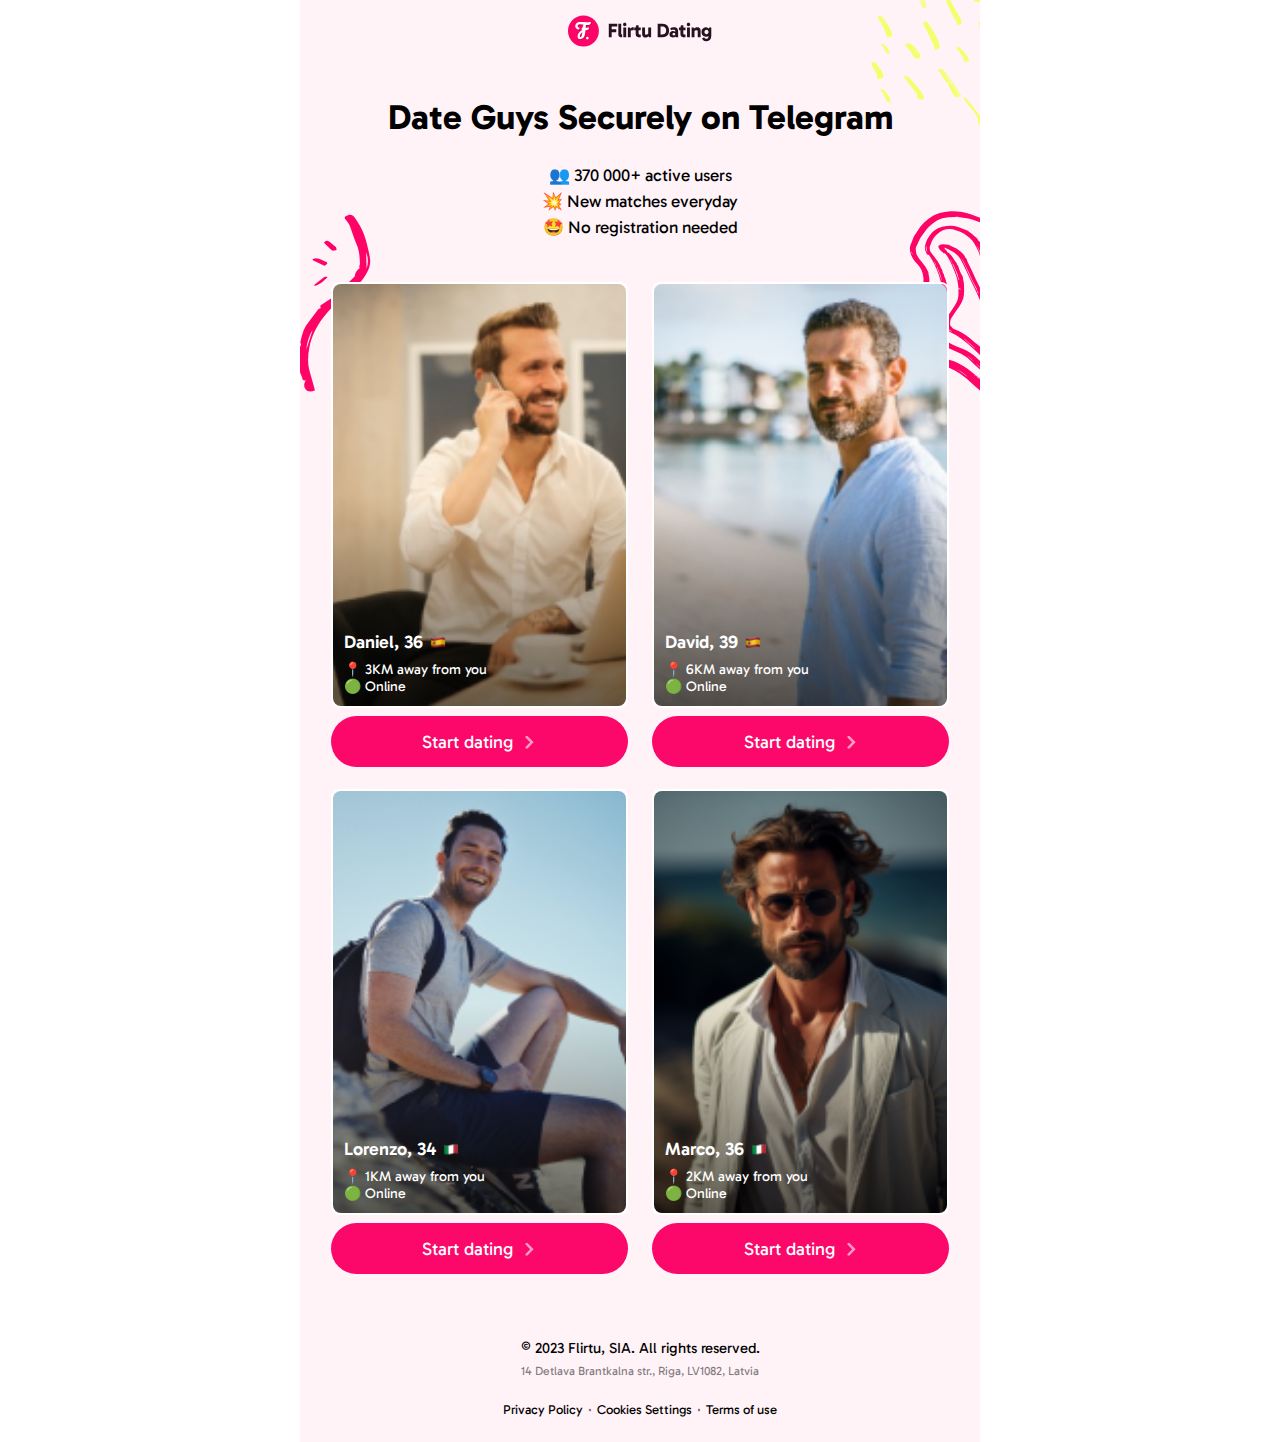
==== app/index.html @ 202a775a "all page" ====
<!DOCTYPE html>
<html lang="en">
<head>
	<meta charset="utf-8">
    <meta name="viewport" content="width=device-width, initial-scale=1">
	<meta http-equiv="X-UA-Compatible" content="ie=edge">
	<title>Flirtu</title>
	<link rel="preconnect" href="https://fonts.googleapis.com">
<link rel="preconnect" href="https://fonts.gstatic.com" crossorigin>
<link href="https://fonts.googleapis.com/css2?family=Archivo:wght@100;200;300;400;500;600;700;800;900&family=Gabarito:wght@400;500;600;800;900&display=swap" rel="stylesheet">

	<link rel="stylesheet" href="css/style.min.css">
</head>
<body>

 <div class="special-offer__content">



<!-- start flirtu dating section -->
<section class="flirtu-dating">
	<div class="container">
		<img src="img/flirtu-logo.svg" alt="" class="flirtu-logo">
		<h1 class="h1">
			Date Guys Securely on Telegram
		</h1>
			
	</div>

	<div class="text-list">
		<div class="text-item">
			👥 370 000+ active users
		</div>
		<div class="text-item">
			💥 New matches everyday
		</div>
		<div class="text-item">
			🤩 No registration needed
		</div>
	</div>
</section>
<!-- end flirtu dating section -->

<!-- start female list -->
<section class="female-list">
	<img src="img/81.svg" alt="" class="female-bg">
	<img src="img/44.svg" alt="" class="female-bg2">
	<div class="container">

		<div class="female__item">
			<div class="female__item-content">
				<img src="img/photography1.png" alt="" class="female__item-photo">

				<div class="female__item-wrapper">
					<div class="female__item-header">
						<div class="female__item-name">
							Daniel, 36 
						</div>
						<img src="img/es.svg" alt="" class="flag">
					</div>

					<div class="female__item-list">
						<div class="female__item-text">
							📍 3KM away from you
						</div>
						<div class="female__item-text">
							🟢 Online
						</div>
					</div>
				</div>
			</div>
			<div class="female__item-button">
				Start dating
				<img src="img/white-arrow.svg" alt="">
			</div>
		</div>

		<div class="female__item">
			<div class="female__item-content">
				<img src="img/photography2.png" alt="" class="female__item-photo">

				<div class="female__item-wrapper">
					<div class="female__item-header">
						<div class="female__item-name">
							David, 39 
						</div>
						<img src="img/es.svg" alt="" class="flag">
					</div>

					<div class="female__item-list">
						<div class="female__item-text">
							📍 6KM away from you
						</div>
						<div class="female__item-text">
							🟢 Online
						</div>
					</div>
				</div>
			</div>
			<div class="female__item-button">
				Start dating
				<img src="img/white-arrow.svg" alt="">
			</div>
		</div>

		<div class="female__item">
			<div class="female__item-content">
				<img src="img/photography3.png" alt="" class="female__item-photo">

				<div class="female__item-wrapper">
					<div class="female__item-header">
						<div class="female__item-name">
							Lorenzo, 34 
						</div>
						<img src="img/it.svg" alt="" class="flag">
					</div>

					<div class="female__item-list">
						<div class="female__item-text">
							📍 1KM away from you
						</div>
						<div class="female__item-text">
							🟢 Online
						</div>
					</div>
				</div>
			</div>
			<div class="female__item-button">
				Start dating
				<img src="img/white-arrow.svg" alt="">
			</div>
		</div>

		<div class="female__item">
			<div class="female__item-content">
				<img src="img/photography4.png" alt="" class="female__item-photo">

				<div class="female__item-wrapper">
					<div class="female__item-header">
						<div class="female__item-name">
							Marco, 36
						</div>
						<img src="img/it.svg" alt="" class="flag">
					</div>

					<div class="female__item-list">
						<div class="female__item-text">
							📍 2KM away from you
						</div>
						<div class="female__item-text">
							🟢 Online
						</div>
					</div>
				</div>
			</div>
			<div class="female__item-button">
				Start dating
				<img src="img/white-arrow.svg" alt="">
			</div>
		</div>

	</div>
</section>
<!-- end female list -->


<!-- start footer -->
<footer class="footer">
	<div class="container">
		<div class="footer__copy">
			© 2023 Flirtu, SIA. All rights reserved.
		</div>
		<div class="footer__adress">
			14 Detlava Brantkalna str., Riga, LV1082, Latvia
		</div>

		<div class="footer__menu">
			<a href="" class="footer__menu-link">
				Privacy Policy
			</a>
			<img src="img/dot.svg" alt="" class="dot">
			<a href="" class="footer__menu-link">
				Cookies Settings
			</a>
			<img src="img/dot.svg" alt="" class="dot">
			<a href="" class="footer__menu-link">
				Terms of use
			</a>
		</div>
	</div>
</footer>
<!-- end footer -->



</div>

 <script
  src="https://code.jquery.com/jquery-3.7.1.min.js"
  integrity="sha256-/JqT3SQfawRcv/BIHPThkBvs0OEvtFFmqPF/lYI/Cxo="
  crossorigin="anonymous"></script>
	<script src="js/main.js"></script>
</body>
</html>
---- app/css/style.min.css ----
body{font-family:"Gabarito",sans-serif;font-size:17px;font-weight:400;margin:0}p{margin-top:0;margin-bottom:0}.special-offer__content{margin-left:auto;margin-right:auto;width:100vw;max-width:680px;background:#fff3f8;background-image:url("../img/46.svg");background-repeat:no-repeat;background-position:top right;min-height:100vh}.container{width:90.933%;margin-left:auto;margin-right:auto}.flirtu-dating{padding-top:15px;padding-bottom:0px}.flirtu-logo{margin-left:auto;margin-right:auto;display:block;margin-bottom:49px}.h1{text-align:center;font-size:35px;font-weight:700;margin-bottom:24px;margin-top:0}.text-center{text-align:center}.price-wrapper .container{display:-webkit-box;display:-ms-flexbox;display:flex;-webkit-box-pack:center;-ms-flex-pack:center;justify-content:center;-webkit-box-align:center;-ms-flex-align:center;align-items:center}.price__new{font-size:35px;font-weight:700;color:#fb086a}.price__old{font-size:18.3px;font-weight:600;color:#9aabb4;margin-left:10px;margin-right:10px;position:relative}.price__old:after{content:"";top:50%;left:0;width:33.106px;height:2px;-webkit-box-shadow:0px 2px 0px 0px #f9fdfe;box-shadow:0px 2px 0px 0px #f9fdfe;position:absolute;display:block;background:#9aabb4;-webkit-transform:rotate(-30deg) translateY(-50%);-ms-transform:rotate(-30deg) translateY(-50%);transform:rotate(-30deg) translateY(-50%)}.price__save{font-size:15px;color:#35b408;font-weight:500;border-radius:9px;background:rgba(60,201,14,.28);padding:7px 10px}.price-wrapper{background:url("../img/price-bg.svg");background-repeat:no-repeat;background-position:bottom left;padding-bottom:18px}.button-wrapper{display:-webkit-box;display:-ms-flexbox;display:flex;-webkit-box-pack:center;-ms-flex-pack:center;justify-content:center}.button{background:#32a9df;color:#fff;display:-webkit-box;display:-ms-flexbox;display:flex;-webkit-box-align:center;-ms-flex-align:center;align-items:center;padding:10px 28px;border-radius:70px;cursor:pointer;text-decoration:none;font-size:18px;font-weight:700;-webkit-box-shadow:0px 0px 10px 0px rgba(51,169,223,.57),-10px 10px 150px 0px rgba(51,169,223,.23);box-shadow:0px 0px 10px 0px rgba(51,169,223,.57),-10px 10px 150px 0px rgba(51,169,223,.23)}.button img{display:block;margin-left:10px}.text-list{text-align:center;margin-top:15px;line-height:153%}.footer{text-align:center;padding-bottom:25px}.footer__copy{font-size:14.8px;margin-bottom:7px;color:#020101}.footer__adress{font-size:12px;color:rgba(2,1,1,.5);margin-bottom:24px}.footer__menu-link{color:#020101;font-size:13px;text-decoration:none}.footer__menu{display:-webkit-box;display:-ms-flexbox;display:flex;-webkit-box-pack:center;-ms-flex-pack:center;justify-content:center;-webkit-box-align:center;-ms-flex-align:center;align-items:center}.dot{display:block;margin-left:5px;margin-right:5px}.fixed-footer{position:fixed;bottom:0;left:0;width:100%;padding-top:60px;padding-bottom:18px;background:-webkit-gradient(linear, left top, left bottom, from(rgba(255, 255, 255, 0)), color-stop(68.23%, rgba(255, 255, 255, 0.98)), to(#FFF));background:-o-linear-gradient(top, rgba(255, 255, 255, 0) 0%, rgba(255, 255, 255, 0.98) 68.23%, #FFF 100%);background:linear-gradient(180deg, rgba(255, 255, 255, 0) 0%, rgba(255, 255, 255, 0.98) 68.23%, #FFF 100%);display:-webkit-box;display:-ms-flexbox;display:flex;-webkit-box-orient:vertical;-webkit-box-direction:normal;-ms-flex-direction:column;flex-direction:column;-webkit-box-align:center;-ms-flex-align:center;align-items:center;z-index:999;-webkit-transform:translateY(100%);-ms-transform:translateY(100%);transform:translateY(100%);-webkit-transition:all .3s;-o-transition:all .3s;transition:all .3s}.fixed-footer__button{border-radius:70px;background:#32a9df;-webkit-box-shadow:0px 0px 10px 0px rgba(50,169,223,.57),-10px 10px 150px 0px rgba(50,169,223,.23);box-shadow:0px 0px 10px 0px rgba(50,169,223,.57),-10px 10px 150px 0px rgba(50,169,223,.23);font-size:18.3px;font-weight:700;color:#fff;padding:15px 40px;position:relative;width:510px;text-align:center;max-width:75vw;-webkit-box-sizing:border-box;box-sizing:border-box}.fixed-footer__button-icon{position:absolute;bottom:8px;right:0}.fixed-footer__text{color:#27131f;margin-top:8px}.fixed-footer.sticky{-webkit-transform:translateY(0);-ms-transform:translateY(0);transform:translateY(0)}.female-list{padding-top:42px;padding-bottom:43px}.female-list .container{display:-webkit-box;display:-ms-flexbox;display:flex;-ms-flex-wrap:wrap;flex-wrap:wrap;-webkit-box-pack:justify;-ms-flex-pack:justify;justify-content:space-between}.female__item{width:48%;margin-bottom:22px}.female__item-button{background:#fb086a;display:-webkit-box;display:-ms-flexbox;display:flex;-webkit-box-pack:center;-ms-flex-pack:center;justify-content:center;-webkit-box-align:center;-ms-flex-align:center;align-items:center;height:51px;border-radius:70px;color:#fff;font-size:18px}.female__item-button img{margin-left:10px}.female__item-content{height:400px;position:relative;margin-bottom:8px;padding:11px;display:-webkit-box;display:-ms-flexbox;display:flex;-webkit-box-align:end;-ms-flex-align:end;align-items:flex-end;border:2px solid #fff;border-radius:8px}.female__item-photo{position:absolute;top:0;left:0;width:100%;height:100%;-o-object-fit:cover;object-fit:cover;-o-object-position:center;object-position:center;border-radius:8px}.female__item-wrapper{position:relative;z-index:1;color:#fff}.flag{margin-left:7px}.female__item-header{display:-webkit-box;display:-ms-flexbox;display:flex;-webkit-box-align:center;-ms-flex-align:center;align-items:center;font-size:18px;font-weight:600;margin-bottom:8px}.female__item-text{font-size:14px}.female-list{position:relative}.female-bg{position:absolute;top:0;left:0;-webkit-transform:translateY(-15%);-ms-transform:translateY(-15%);transform:translateY(-15%)}.female-bg2{position:absolute;right:0;top:0;-webkit-transform:translateY(-15%);-ms-transform:translateY(-15%);transform:translateY(-15%)}@media only screen and (max-width: 680px){.female__item-content{height:50vw}}@media only screen and (max-width: 490px){.flirtu-logo{width:38.133vw}.flirtu-dating{padding-top:4vw;padding-bottom:4.533vw}.h1{font-size:9.6vw;margin-bottom:6.4vw}body{font-size:4.533vw}.flirtu-dating p{width:71.733vw;margin-left:auto;margin-right:auto}.price__new{font-size:9.333vw}.price__old{font-size:4.88vw}.price__save{font-size:4vw;padding:1.867vw 2.667vw;border-radius:2.4vw}.price-wrapper{padding-bottom:4.8vw;background-size:8.533vw}.price__old::after{width:8.8vw;height:.533vw}.button{font-size:4.88vw;padding:2.667vw 7.467vw;padding-right:5vw}.button img{width:3.467vw}.button img{margin-left:2.667vw}.text-list{margin-top:4.267vw}.footer{padding-bottom:6.667vw}.footer__copy{font-size:3.947vw;margin-bottom:1.867vw}.footer__adress{font-size:3.2vw;margin-bottom:6.4vw}.footer__menu-link{font-size:3.467vw}.dot{margin-left:1.333vw;margin-right:1.333vw}.fixed-footer__button{font-size:4.88vw;padding:4vw 2vw;display:-webkit-box;display:-ms-flexbox;display:flex;-webkit-box-pack:start;-ms-flex-pack:start;justify-content:flex-start;padding-left:10vw}.fixed-footer__button-icon{width:11.467vw;bottom:2vw}.fixed-footer__text{margin-top:2.133vw}.fixed-footer{padding-top:15.733vw;padding-bottom:4.8vw}.special-offer__content{background-size:30vw}.female__item-content{height:54.933vw}.female__item-button{height:13.6vw;font-size:4.88vw}.female__item-button img{width:3.467vw}.female__item-content{margin-bottom:2.133vw;padding:2.933vw}.female__item-header{font-size:4.8vw}.female__item-text{font-size:3.733vw}.female-bg{width:17vw}.female-bg2{width:17vw}.female-list{padding-top:11.2vw;padding-bottom:11.2vw}}
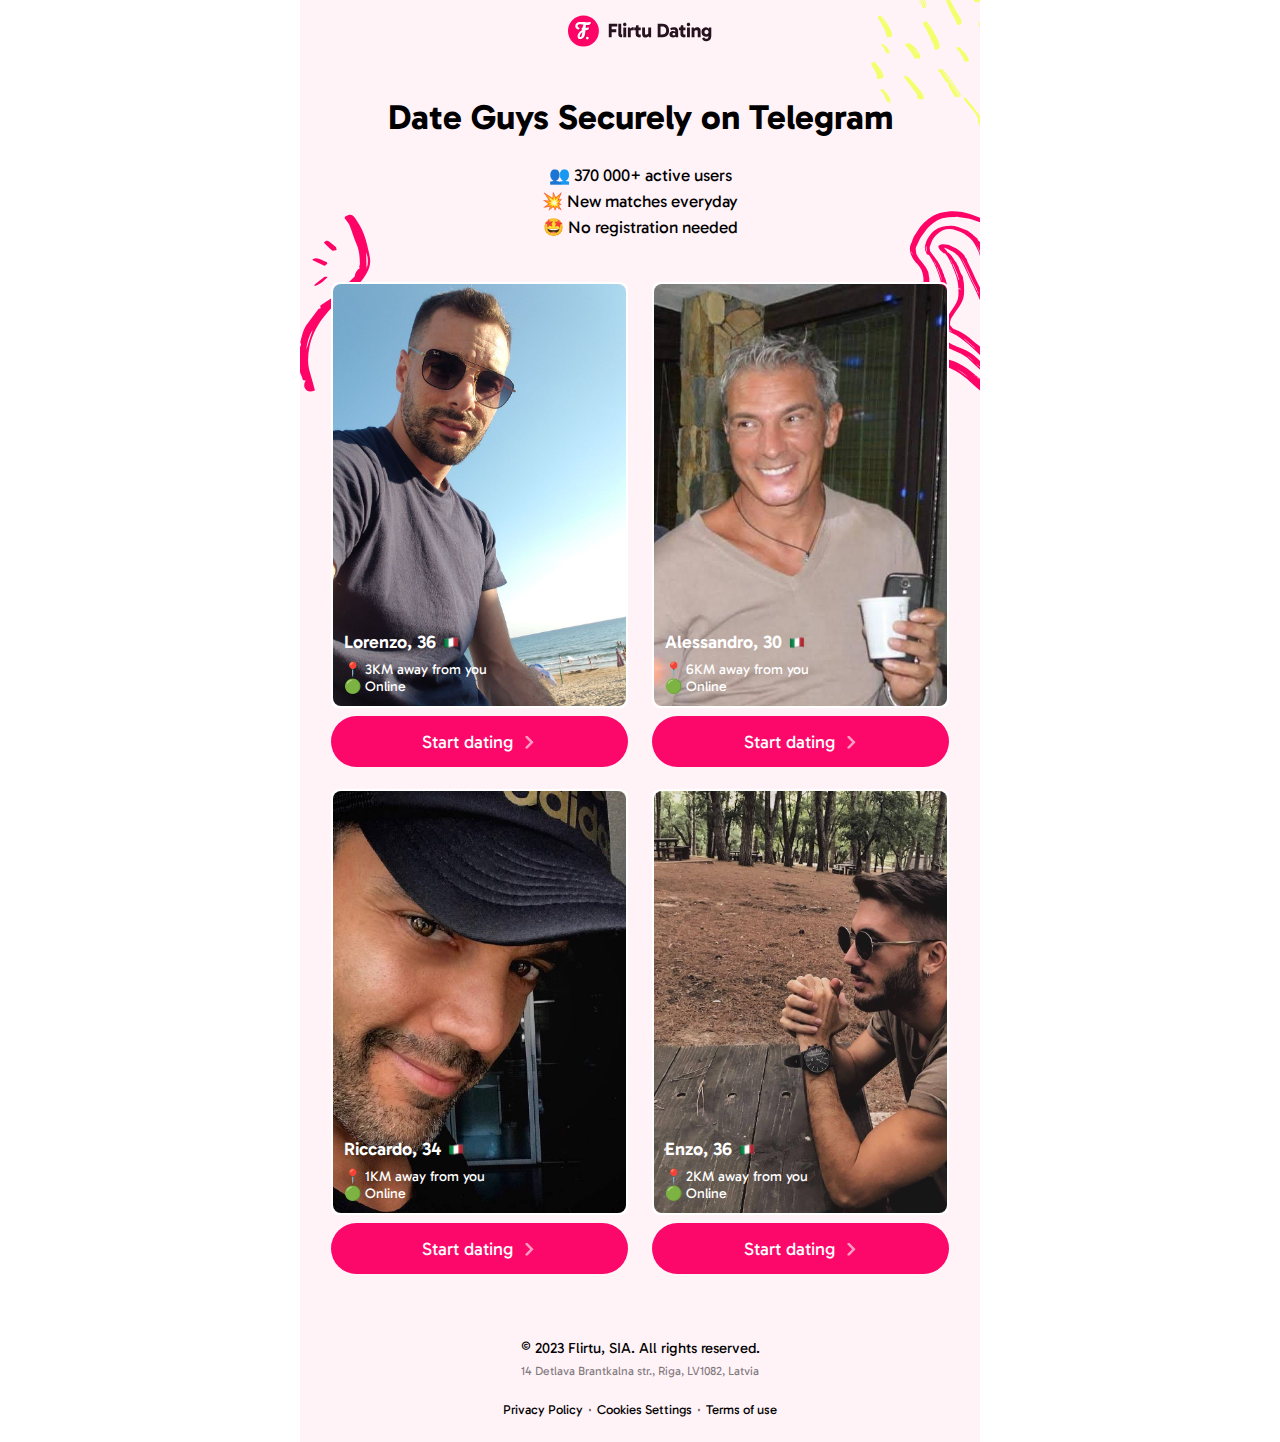
==== commit dd99dabc: "photos" ====
--- a/app/index.html
+++ b/app/index.html
@@ -54,9 +54,9 @@
 				<div class="female__item-wrapper">
 					<div class="female__item-header">
 						<div class="female__item-name">
-							Daniel, 36 
-						</div>
-						<img src="img/es.svg" alt="" class="flag">
+							Lorenzo, 36 
+						</div>
+						<img src="img/it.svg" alt="" class="flag">
 					</div>
 
 					<div class="female__item-list">
@@ -69,10 +69,10 @@
 					</div>
 				</div>
 			</div>
-			<div class="female__item-button">
-				Start dating
-				<img src="img/white-arrow.svg" alt="">
-			</div>
+			<a href="" class="female__item-button">
+				Start dating
+				<img src="img/white-arrow.svg" alt="">
+			</a>
 		</div>
 
 		<div class="female__item">
@@ -82,9 +82,9 @@
 				<div class="female__item-wrapper">
 					<div class="female__item-header">
 						<div class="female__item-name">
-							David, 39 
-						</div>
-						<img src="img/es.svg" alt="" class="flag">
+							Alessandro, 30 
+						</div>
+						<img src="img/it.svg" alt="" class="flag">
 					</div>
 
 					<div class="female__item-list">
@@ -97,10 +97,10 @@
 					</div>
 				</div>
 			</div>
-			<div class="female__item-button">
-				Start dating
-				<img src="img/white-arrow.svg" alt="">
-			</div>
+			<a href="" class="female__item-button">
+				Start dating
+				<img src="img/white-arrow.svg" alt="">
+			</a>
 		</div>
 
 		<div class="female__item">
@@ -110,7 +110,7 @@
 				<div class="female__item-wrapper">
 					<div class="female__item-header">
 						<div class="female__item-name">
-							Lorenzo, 34 
+							Riccardo, 34 
 						</div>
 						<img src="img/it.svg" alt="" class="flag">
 					</div>
@@ -125,10 +125,10 @@
 					</div>
 				</div>
 			</div>
-			<div class="female__item-button">
-				Start dating
-				<img src="img/white-arrow.svg" alt="">
-			</div>
+			<a href="" class="female__item-button">
+				Start dating
+				<img src="img/white-arrow.svg" alt="">
+			</a>
 		</div>
 
 		<div class="female__item">
@@ -138,7 +138,7 @@
 				<div class="female__item-wrapper">
 					<div class="female__item-header">
 						<div class="female__item-name">
-							Marco, 36
+							Enzo, 36
 						</div>
 						<img src="img/it.svg" alt="" class="flag">
 					</div>
@@ -153,10 +153,10 @@
 					</div>
 				</div>
 			</div>
-			<div class="female__item-button">
-				Start dating
-				<img src="img/white-arrow.svg" alt="">
-			</div>
+			<a href="" class="female__item-button">
+				Start dating
+				<img src="img/white-arrow.svg" alt="">
+			</a>
 		</div>
 
 	</div>
--- a/app/css/style.min.css
+++ b/app/css/style.min.css
@@ -1 +1 @@
-body{font-family:"Gabarito",sans-serif;font-size:17px;font-weight:400;margin:0}p{margin-top:0;margin-bottom:0}.special-offer__content{margin-left:auto;margin-right:auto;width:100vw;max-width:680px;background:#fff3f8;background-image:url("../img/46.svg");background-repeat:no-repeat;background-position:top right;min-height:100vh}.container{width:90.933%;margin-left:auto;margin-right:auto}.flirtu-dating{padding-top:15px;padding-bottom:0px}.flirtu-logo{margin-left:auto;margin-right:auto;display:block;margin-bottom:49px}.h1{text-align:center;font-size:35px;font-weight:700;margin-bottom:24px;margin-top:0}.text-center{text-align:center}.price-wrapper .container{display:-webkit-box;display:-ms-flexbox;display:flex;-webkit-box-pack:center;-ms-flex-pack:center;justify-content:center;-webkit-box-align:center;-ms-flex-align:center;align-items:center}.price__new{font-size:35px;font-weight:700;color:#fb086a}.price__old{font-size:18.3px;font-weight:600;color:#9aabb4;margin-left:10px;margin-right:10px;position:relative}.price__old:after{content:"";top:50%;left:0;width:33.106px;height:2px;-webkit-box-shadow:0px 2px 0px 0px #f9fdfe;box-shadow:0px 2px 0px 0px #f9fdfe;position:absolute;display:block;background:#9aabb4;-webkit-transform:rotate(-30deg) translateY(-50%);-ms-transform:rotate(-30deg) translateY(-50%);transform:rotate(-30deg) translateY(-50%)}.price__save{font-size:15px;color:#35b408;font-weight:500;border-radius:9px;background:rgba(60,201,14,.28);padding:7px 10px}.price-wrapper{background:url("../img/price-bg.svg");background-repeat:no-repeat;background-position:bottom left;padding-bottom:18px}.button-wrapper{display:-webkit-box;display:-ms-flexbox;display:flex;-webkit-box-pack:center;-ms-flex-pack:center;justify-content:center}.button{background:#32a9df;color:#fff;display:-webkit-box;display:-ms-flexbox;display:flex;-webkit-box-align:center;-ms-flex-align:center;align-items:center;padding:10px 28px;border-radius:70px;cursor:pointer;text-decoration:none;font-size:18px;font-weight:700;-webkit-box-shadow:0px 0px 10px 0px rgba(51,169,223,.57),-10px 10px 150px 0px rgba(51,169,223,.23);box-shadow:0px 0px 10px 0px rgba(51,169,223,.57),-10px 10px 150px 0px rgba(51,169,223,.23)}.button img{display:block;margin-left:10px}.text-list{text-align:center;margin-top:15px;line-height:153%}.footer{text-align:center;padding-bottom:25px}.footer__copy{font-size:14.8px;margin-bottom:7px;color:#020101}.footer__adress{font-size:12px;color:rgba(2,1,1,.5);margin-bottom:24px}.footer__menu-link{color:#020101;font-size:13px;text-decoration:none}.footer__menu{display:-webkit-box;display:-ms-flexbox;display:flex;-webkit-box-pack:center;-ms-flex-pack:center;justify-content:center;-webkit-box-align:center;-ms-flex-align:center;align-items:center}.dot{display:block;margin-left:5px;margin-right:5px}.fixed-footer{position:fixed;bottom:0;left:0;width:100%;padding-top:60px;padding-bottom:18px;background:-webkit-gradient(linear, left top, left bottom, from(rgba(255, 255, 255, 0)), color-stop(68.23%, rgba(255, 255, 255, 0.98)), to(#FFF));background:-o-linear-gradient(top, rgba(255, 255, 255, 0) 0%, rgba(255, 255, 255, 0.98) 68.23%, #FFF 100%);background:linear-gradient(180deg, rgba(255, 255, 255, 0) 0%, rgba(255, 255, 255, 0.98) 68.23%, #FFF 100%);display:-webkit-box;display:-ms-flexbox;display:flex;-webkit-box-orient:vertical;-webkit-box-direction:normal;-ms-flex-direction:column;flex-direction:column;-webkit-box-align:center;-ms-flex-align:center;align-items:center;z-index:999;-webkit-transform:translateY(100%);-ms-transform:translateY(100%);transform:translateY(100%);-webkit-transition:all .3s;-o-transition:all .3s;transition:all .3s}.fixed-footer__button{border-radius:70px;background:#32a9df;-webkit-box-shadow:0px 0px 10px 0px rgba(50,169,223,.57),-10px 10px 150px 0px rgba(50,169,223,.23);box-shadow:0px 0px 10px 0px rgba(50,169,223,.57),-10px 10px 150px 0px rgba(50,169,223,.23);font-size:18.3px;font-weight:700;color:#fff;padding:15px 40px;position:relative;width:510px;text-align:center;max-width:75vw;-webkit-box-sizing:border-box;box-sizing:border-box}.fixed-footer__button-icon{position:absolute;bottom:8px;right:0}.fixed-footer__text{color:#27131f;margin-top:8px}.fixed-footer.sticky{-webkit-transform:translateY(0);-ms-transform:translateY(0);transform:translateY(0)}.female-list{padding-top:42px;padding-bottom:43px}.female-list .container{display:-webkit-box;display:-ms-flexbox;display:flex;-ms-flex-wrap:wrap;flex-wrap:wrap;-webkit-box-pack:justify;-ms-flex-pack:justify;justify-content:space-between}.female__item{width:48%;margin-bottom:22px}.female__item-button{background:#fb086a;display:-webkit-box;display:-ms-flexbox;display:flex;-webkit-box-pack:center;-ms-flex-pack:center;justify-content:center;-webkit-box-align:center;-ms-flex-align:center;align-items:center;height:51px;border-radius:70px;color:#fff;font-size:18px}.female__item-button img{margin-left:10px}.female__item-content{height:400px;position:relative;margin-bottom:8px;padding:11px;display:-webkit-box;display:-ms-flexbox;display:flex;-webkit-box-align:end;-ms-flex-align:end;align-items:flex-end;border:2px solid #fff;border-radius:8px}.female__item-photo{position:absolute;top:0;left:0;width:100%;height:100%;-o-object-fit:cover;object-fit:cover;-o-object-position:center;object-position:center;border-radius:8px}.female__item-wrapper{position:relative;z-index:1;color:#fff}.flag{margin-left:7px}.female__item-header{display:-webkit-box;display:-ms-flexbox;display:flex;-webkit-box-align:center;-ms-flex-align:center;align-items:center;font-size:18px;font-weight:600;margin-bottom:8px}.female__item-text{font-size:14px}.female-list{position:relative}.female-bg{position:absolute;top:0;left:0;-webkit-transform:translateY(-15%);-ms-transform:translateY(-15%);transform:translateY(-15%)}.female-bg2{position:absolute;right:0;top:0;-webkit-transform:translateY(-15%);-ms-transform:translateY(-15%);transform:translateY(-15%)}@media only screen and (max-width: 680px){.female__item-content{height:50vw}}@media only screen and (max-width: 490px){.flirtu-logo{width:38.133vw}.flirtu-dating{padding-top:4vw;padding-bottom:4.533vw}.h1{font-size:9.6vw;margin-bottom:6.4vw}body{font-size:4.533vw}.flirtu-dating p{width:71.733vw;margin-left:auto;margin-right:auto}.price__new{font-size:9.333vw}.price__old{font-size:4.88vw}.price__save{font-size:4vw;padding:1.867vw 2.667vw;border-radius:2.4vw}.price-wrapper{padding-bottom:4.8vw;background-size:8.533vw}.price__old::after{width:8.8vw;height:.533vw}.button{font-size:4.88vw;padding:2.667vw 7.467vw;padding-right:5vw}.button img{width:3.467vw}.button img{margin-left:2.667vw}.text-list{margin-top:4.267vw}.footer{padding-bottom:6.667vw}.footer__copy{font-size:3.947vw;margin-bottom:1.867vw}.footer__adress{font-size:3.2vw;margin-bottom:6.4vw}.footer__menu-link{font-size:3.467vw}.dot{margin-left:1.333vw;margin-right:1.333vw}.fixed-footer__button{font-size:4.88vw;padding:4vw 2vw;display:-webkit-box;display:-ms-flexbox;display:flex;-webkit-box-pack:start;-ms-flex-pack:start;justify-content:flex-start;padding-left:10vw}.fixed-footer__button-icon{width:11.467vw;bottom:2vw}.fixed-footer__text{margin-top:2.133vw}.fixed-footer{padding-top:15.733vw;padding-bottom:4.8vw}.special-offer__content{background-size:30vw}.female__item-content{height:54.933vw}.female__item-button{height:13.6vw;font-size:4.88vw}.female__item-button img{width:3.467vw}.female__item-content{margin-bottom:2.133vw;padding:2.933vw}.female__item-header{font-size:4.8vw}.female__item-text{font-size:3.733vw}.female-bg{width:17vw}.female-bg2{width:17vw}.female-list{padding-top:11.2vw;padding-bottom:11.2vw}}+body{font-family:"Gabarito",sans-serif;font-size:17px;font-weight:400;margin:0}p{margin-top:0;margin-bottom:0}.special-offer__content{margin-left:auto;margin-right:auto;width:100vw;max-width:680px;background:#fff3f8;background-image:url("../img/46.svg");background-repeat:no-repeat;background-position:top right;min-height:100vh}.container{width:90.933%;margin-left:auto;margin-right:auto}.flirtu-dating{padding-top:15px;padding-bottom:0px}.flirtu-logo{margin-left:auto;margin-right:auto;display:block;margin-bottom:49px}.h1{text-align:center;font-size:35px;font-weight:700;margin-bottom:24px;margin-top:0}.text-center{text-align:center}.price-wrapper .container{display:-webkit-box;display:-ms-flexbox;display:flex;-webkit-box-pack:center;-ms-flex-pack:center;justify-content:center;-webkit-box-align:center;-ms-flex-align:center;align-items:center}.price__new{font-size:35px;font-weight:700;color:#fb086a}.price__old{font-size:18.3px;font-weight:600;color:#9aabb4;margin-left:10px;margin-right:10px;position:relative}.price__old:after{content:"";top:50%;left:0;width:33.106px;height:2px;-webkit-box-shadow:0px 2px 0px 0px #f9fdfe;box-shadow:0px 2px 0px 0px #f9fdfe;position:absolute;display:block;background:#9aabb4;-webkit-transform:rotate(-30deg) translateY(-50%);-ms-transform:rotate(-30deg) translateY(-50%);transform:rotate(-30deg) translateY(-50%)}.price__save{font-size:15px;color:#35b408;font-weight:500;border-radius:9px;background:rgba(60,201,14,.28);padding:7px 10px}.price-wrapper{background:url("../img/price-bg.svg");background-repeat:no-repeat;background-position:bottom left;padding-bottom:18px}.button-wrapper{display:-webkit-box;display:-ms-flexbox;display:flex;-webkit-box-pack:center;-ms-flex-pack:center;justify-content:center}.button{background:#32a9df;color:#fff;display:-webkit-box;display:-ms-flexbox;display:flex;-webkit-box-align:center;-ms-flex-align:center;align-items:center;padding:10px 28px;border-radius:70px;cursor:pointer;text-decoration:none;font-size:18px;font-weight:700;-webkit-box-shadow:0px 0px 10px 0px rgba(51,169,223,.57),-10px 10px 150px 0px rgba(51,169,223,.23);box-shadow:0px 0px 10px 0px rgba(51,169,223,.57),-10px 10px 150px 0px rgba(51,169,223,.23)}.button img{display:block;margin-left:10px}.text-list{text-align:center;margin-top:15px;line-height:153%}.footer{text-align:center;padding-bottom:25px}.footer__copy{font-size:14.8px;margin-bottom:7px;color:#020101}.footer__adress{font-size:12px;color:rgba(2,1,1,.5);margin-bottom:24px}.footer__menu-link{color:#020101;font-size:13px;text-decoration:none}.footer__menu{display:-webkit-box;display:-ms-flexbox;display:flex;-webkit-box-pack:center;-ms-flex-pack:center;justify-content:center;-webkit-box-align:center;-ms-flex-align:center;align-items:center}.dot{display:block;margin-left:5px;margin-right:5px}.fixed-footer{position:fixed;bottom:0;left:0;width:100%;padding-top:60px;padding-bottom:18px;background:-webkit-gradient(linear, left top, left bottom, from(rgba(255, 255, 255, 0)), color-stop(68.23%, rgba(255, 255, 255, 0.98)), to(#FFF));background:-o-linear-gradient(top, rgba(255, 255, 255, 0) 0%, rgba(255, 255, 255, 0.98) 68.23%, #FFF 100%);background:linear-gradient(180deg, rgba(255, 255, 255, 0) 0%, rgba(255, 255, 255, 0.98) 68.23%, #FFF 100%);display:-webkit-box;display:-ms-flexbox;display:flex;-webkit-box-orient:vertical;-webkit-box-direction:normal;-ms-flex-direction:column;flex-direction:column;-webkit-box-align:center;-ms-flex-align:center;align-items:center;z-index:999;-webkit-transform:translateY(100%);-ms-transform:translateY(100%);transform:translateY(100%);-webkit-transition:all .3s;-o-transition:all .3s;transition:all .3s}.fixed-footer__button{border-radius:70px;background:#32a9df;-webkit-box-shadow:0px 0px 10px 0px rgba(50,169,223,.57),-10px 10px 150px 0px rgba(50,169,223,.23);box-shadow:0px 0px 10px 0px rgba(50,169,223,.57),-10px 10px 150px 0px rgba(50,169,223,.23);font-size:18.3px;font-weight:700;color:#fff;padding:15px 40px;position:relative;width:510px;text-align:center;max-width:75vw;-webkit-box-sizing:border-box;box-sizing:border-box}.fixed-footer__button-icon{position:absolute;bottom:8px;right:0}.fixed-footer__text{color:#27131f;margin-top:8px}.fixed-footer.sticky{-webkit-transform:translateY(0);-ms-transform:translateY(0);transform:translateY(0)}.female-list{padding-top:42px;padding-bottom:43px}.female-list .container{display:-webkit-box;display:-ms-flexbox;display:flex;-ms-flex-wrap:wrap;flex-wrap:wrap;-webkit-box-pack:justify;-ms-flex-pack:justify;justify-content:space-between}.female__item{width:48%;margin-bottom:22px}.female__item-button{background:#fb086a;display:-webkit-box;display:-ms-flexbox;display:flex;-webkit-box-pack:center;-ms-flex-pack:center;justify-content:center;-webkit-box-align:center;-ms-flex-align:center;align-items:center;height:51px;border-radius:70px;color:#fff;font-size:18px;text-decoration:none}.female__item-button img{margin-left:10px}.female__item-button:hover{color:#fff}.female__item-content{height:400px;position:relative;margin-bottom:8px;padding:11px;display:-webkit-box;display:-ms-flexbox;display:flex;-webkit-box-align:end;-ms-flex-align:end;align-items:flex-end;border:2px solid #fff;border-radius:8px}.female__item-photo{position:absolute;top:0;left:0;width:100%;height:100%;-o-object-fit:cover;object-fit:cover;-o-object-position:center;object-position:center;border-radius:8px}.female__item-wrapper{position:relative;z-index:1;color:#fff}.flag{margin-left:7px}.female__item-header{display:-webkit-box;display:-ms-flexbox;display:flex;-webkit-box-align:center;-ms-flex-align:center;align-items:center;font-size:18px;font-weight:600;margin-bottom:8px}.female__item-text{font-size:14px}.female-list{position:relative}.female-bg{position:absolute;top:0;left:0;-webkit-transform:translateY(-15%);-ms-transform:translateY(-15%);transform:translateY(-15%)}.female-bg2{position:absolute;right:0;top:0;-webkit-transform:translateY(-15%);-ms-transform:translateY(-15%);transform:translateY(-15%)}@media only screen and (max-width: 680px){.female__item-content{height:50vw}}@media only screen and (max-width: 490px){.flirtu-logo{width:38.133vw}.flirtu-dating{padding-top:4vw;padding-bottom:4.533vw}.h1{font-size:9.6vw;margin-bottom:6.4vw}body{font-size:4.533vw}.flirtu-dating p{width:71.733vw;margin-left:auto;margin-right:auto}.price__new{font-size:9.333vw}.price__old{font-size:4.88vw}.price__save{font-size:4vw;padding:1.867vw 2.667vw;border-radius:2.4vw}.price-wrapper{padding-bottom:4.8vw;background-size:8.533vw}.price__old::after{width:8.8vw;height:.533vw}.button{font-size:4.88vw;padding:2.667vw 7.467vw;padding-right:5vw}.button img{width:3.467vw}.button img{margin-left:2.667vw}.text-list{margin-top:4.267vw}.footer{padding-bottom:6.667vw}.footer__copy{font-size:3.947vw;margin-bottom:1.867vw}.footer__adress{font-size:3.2vw;margin-bottom:6.4vw}.footer__menu-link{font-size:3.467vw}.dot{margin-left:1.333vw;margin-right:1.333vw}.fixed-footer__button{font-size:4.88vw;padding:4vw 2vw;display:-webkit-box;display:-ms-flexbox;display:flex;-webkit-box-pack:start;-ms-flex-pack:start;justify-content:flex-start;padding-left:10vw}.fixed-footer__button-icon{width:11.467vw;bottom:2vw}.fixed-footer__text{margin-top:2.133vw}.fixed-footer{padding-top:15.733vw;padding-bottom:4.8vw}.special-offer__content{background-size:30vw}.female__item-content{height:54.933vw}.female__item-button{height:13.6vw;font-size:4.88vw}.female__item-button img{width:3.467vw}.female__item-content{margin-bottom:2.133vw;padding:2.933vw 2vw;padding-right:0}.female__item-header{font-size:4.8vw}.female__item-text{font-size:3.6vw;white-space:nowrap}.female-bg{width:17vw}.female-bg2{width:17vw}.female-list{padding-top:11.2vw;padding-bottom:11.2vw}}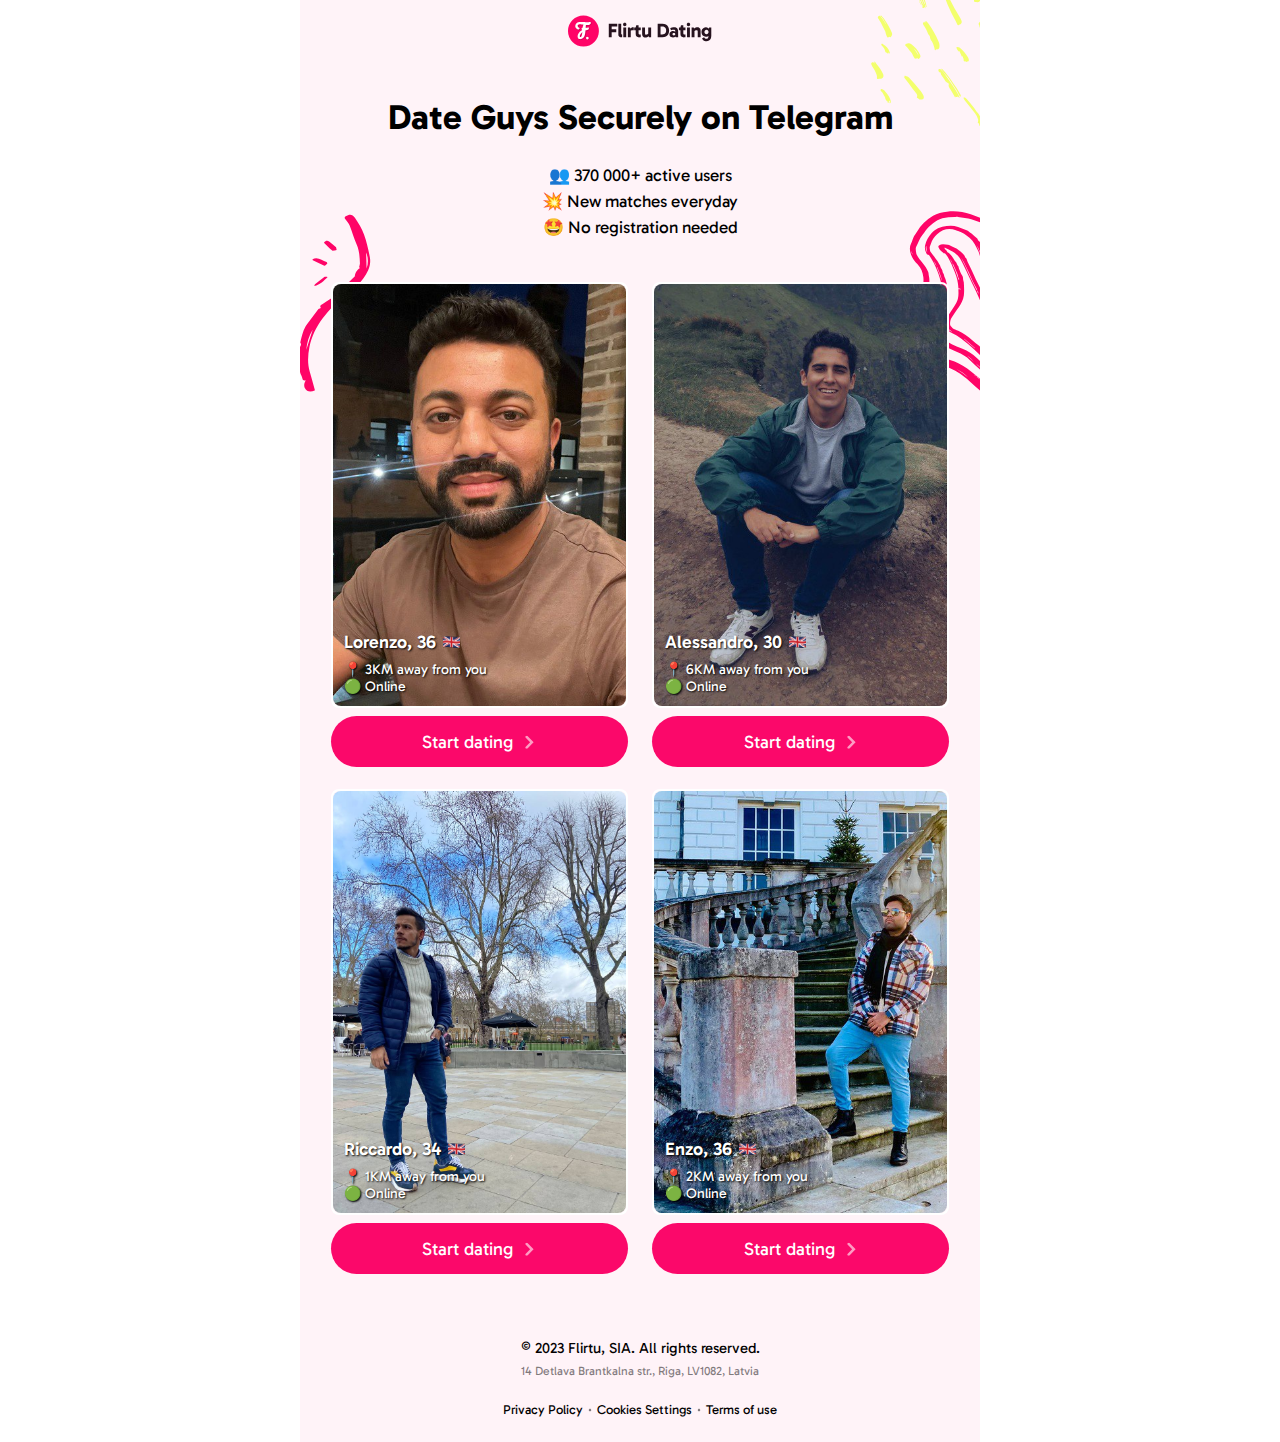
==== commit e0d3eda8: "photo updates" ====
--- a/app/index.html
+++ b/app/index.html
@@ -56,7 +56,7 @@
 						<div class="female__item-name">
 							Lorenzo, 36 
 						</div>
-						<img src="img/it.svg" alt="" class="flag">
+						<img src="img/en.svg" alt="" class="flag">
 					</div>
 
 					<div class="female__item-list">
@@ -84,7 +84,7 @@
 						<div class="female__item-name">
 							Alessandro, 30 
 						</div>
-						<img src="img/it.svg" alt="" class="flag">
+						<img src="img/en.svg" alt="" class="flag">
 					</div>
 
 					<div class="female__item-list">
@@ -112,7 +112,7 @@
 						<div class="female__item-name">
 							Riccardo, 34 
 						</div>
-						<img src="img/it.svg" alt="" class="flag">
+						<img src="img/en.svg" alt="" class="flag">
 					</div>
 
 					<div class="female__item-list">
@@ -140,7 +140,7 @@
 						<div class="female__item-name">
 							Enzo, 36
 						</div>
-						<img src="img/it.svg" alt="" class="flag">
+						<img src="img/en.svg" alt="" class="flag">
 					</div>
 
 					<div class="female__item-list">
--- a/app/css/style.min.css
+++ b/app/css/style.min.css
@@ -1 +1 @@
-body{font-family:"Gabarito",sans-serif;font-size:17px;font-weight:400;margin:0}p{margin-top:0;margin-bottom:0}.special-offer__content{margin-left:auto;margin-right:auto;width:100vw;max-width:680px;background:#fff3f8;background-image:url("../img/46.svg");background-repeat:no-repeat;background-position:top right;min-height:100vh}.container{width:90.933%;margin-left:auto;margin-right:auto}.flirtu-dating{padding-top:15px;padding-bottom:0px}.flirtu-logo{margin-left:auto;margin-right:auto;display:block;margin-bottom:49px}.h1{text-align:center;font-size:35px;font-weight:700;margin-bottom:24px;margin-top:0}.text-center{text-align:center}.price-wrapper .container{display:-webkit-box;display:-ms-flexbox;display:flex;-webkit-box-pack:center;-ms-flex-pack:center;justify-content:center;-webkit-box-align:center;-ms-flex-align:center;align-items:center}.price__new{font-size:35px;font-weight:700;color:#fb086a}.price__old{font-size:18.3px;font-weight:600;color:#9aabb4;margin-left:10px;margin-right:10px;position:relative}.price__old:after{content:"";top:50%;left:0;width:33.106px;height:2px;-webkit-box-shadow:0px 2px 0px 0px #f9fdfe;box-shadow:0px 2px 0px 0px #f9fdfe;position:absolute;display:block;background:#9aabb4;-webkit-transform:rotate(-30deg) translateY(-50%);-ms-transform:rotate(-30deg) translateY(-50%);transform:rotate(-30deg) translateY(-50%)}.price__save{font-size:15px;color:#35b408;font-weight:500;border-radius:9px;background:rgba(60,201,14,.28);padding:7px 10px}.price-wrapper{background:url("../img/price-bg.svg");background-repeat:no-repeat;background-position:bottom left;padding-bottom:18px}.button-wrapper{display:-webkit-box;display:-ms-flexbox;display:flex;-webkit-box-pack:center;-ms-flex-pack:center;justify-content:center}.button{background:#32a9df;color:#fff;display:-webkit-box;display:-ms-flexbox;display:flex;-webkit-box-align:center;-ms-flex-align:center;align-items:center;padding:10px 28px;border-radius:70px;cursor:pointer;text-decoration:none;font-size:18px;font-weight:700;-webkit-box-shadow:0px 0px 10px 0px rgba(51,169,223,.57),-10px 10px 150px 0px rgba(51,169,223,.23);box-shadow:0px 0px 10px 0px rgba(51,169,223,.57),-10px 10px 150px 0px rgba(51,169,223,.23)}.button img{display:block;margin-left:10px}.text-list{text-align:center;margin-top:15px;line-height:153%}.footer{text-align:center;padding-bottom:25px}.footer__copy{font-size:14.8px;margin-bottom:7px;color:#020101}.footer__adress{font-size:12px;color:rgba(2,1,1,.5);margin-bottom:24px}.footer__menu-link{color:#020101;font-size:13px;text-decoration:none}.footer__menu{display:-webkit-box;display:-ms-flexbox;display:flex;-webkit-box-pack:center;-ms-flex-pack:center;justify-content:center;-webkit-box-align:center;-ms-flex-align:center;align-items:center}.dot{display:block;margin-left:5px;margin-right:5px}.fixed-footer{position:fixed;bottom:0;left:0;width:100%;padding-top:60px;padding-bottom:18px;background:-webkit-gradient(linear, left top, left bottom, from(rgba(255, 255, 255, 0)), color-stop(68.23%, rgba(255, 255, 255, 0.98)), to(#FFF));background:-o-linear-gradient(top, rgba(255, 255, 255, 0) 0%, rgba(255, 255, 255, 0.98) 68.23%, #FFF 100%);background:linear-gradient(180deg, rgba(255, 255, 255, 0) 0%, rgba(255, 255, 255, 0.98) 68.23%, #FFF 100%);display:-webkit-box;display:-ms-flexbox;display:flex;-webkit-box-orient:vertical;-webkit-box-direction:normal;-ms-flex-direction:column;flex-direction:column;-webkit-box-align:center;-ms-flex-align:center;align-items:center;z-index:999;-webkit-transform:translateY(100%);-ms-transform:translateY(100%);transform:translateY(100%);-webkit-transition:all .3s;-o-transition:all .3s;transition:all .3s}.fixed-footer__button{border-radius:70px;background:#32a9df;-webkit-box-shadow:0px 0px 10px 0px rgba(50,169,223,.57),-10px 10px 150px 0px rgba(50,169,223,.23);box-shadow:0px 0px 10px 0px rgba(50,169,223,.57),-10px 10px 150px 0px rgba(50,169,223,.23);font-size:18.3px;font-weight:700;color:#fff;padding:15px 40px;position:relative;width:510px;text-align:center;max-width:75vw;-webkit-box-sizing:border-box;box-sizing:border-box}.fixed-footer__button-icon{position:absolute;bottom:8px;right:0}.fixed-footer__text{color:#27131f;margin-top:8px}.fixed-footer.sticky{-webkit-transform:translateY(0);-ms-transform:translateY(0);transform:translateY(0)}.female-list{padding-top:42px;padding-bottom:43px}.female-list .container{display:-webkit-box;display:-ms-flexbox;display:flex;-ms-flex-wrap:wrap;flex-wrap:wrap;-webkit-box-pack:justify;-ms-flex-pack:justify;justify-content:space-between}.female__item{width:48%;margin-bottom:22px}.female__item-button{background:#fb086a;display:-webkit-box;display:-ms-flexbox;display:flex;-webkit-box-pack:center;-ms-flex-pack:center;justify-content:center;-webkit-box-align:center;-ms-flex-align:center;align-items:center;height:51px;border-radius:70px;color:#fff;font-size:18px;text-decoration:none}.female__item-button img{margin-left:10px}.female__item-button:hover{color:#fff}.female__item-content{height:400px;position:relative;margin-bottom:8px;padding:11px;display:-webkit-box;display:-ms-flexbox;display:flex;-webkit-box-align:end;-ms-flex-align:end;align-items:flex-end;border:2px solid #fff;border-radius:8px}.female__item-photo{position:absolute;top:0;left:0;width:100%;height:100%;-o-object-fit:cover;object-fit:cover;-o-object-position:center;object-position:center;border-radius:8px}.female__item-wrapper{position:relative;z-index:1;color:#fff}.flag{margin-left:7px}.female__item-header{display:-webkit-box;display:-ms-flexbox;display:flex;-webkit-box-align:center;-ms-flex-align:center;align-items:center;font-size:18px;font-weight:600;margin-bottom:8px}.female__item-text{font-size:14px}.female-list{position:relative}.female-bg{position:absolute;top:0;left:0;-webkit-transform:translateY(-15%);-ms-transform:translateY(-15%);transform:translateY(-15%)}.female-bg2{position:absolute;right:0;top:0;-webkit-transform:translateY(-15%);-ms-transform:translateY(-15%);transform:translateY(-15%)}@media only screen and (max-width: 680px){.female__item-content{height:50vw}}@media only screen and (max-width: 490px){.flirtu-logo{width:38.133vw}.flirtu-dating{padding-top:4vw;padding-bottom:4.533vw}.h1{font-size:9.6vw;margin-bottom:6.4vw}body{font-size:4.533vw}.flirtu-dating p{width:71.733vw;margin-left:auto;margin-right:auto}.price__new{font-size:9.333vw}.price__old{font-size:4.88vw}.price__save{font-size:4vw;padding:1.867vw 2.667vw;border-radius:2.4vw}.price-wrapper{padding-bottom:4.8vw;background-size:8.533vw}.price__old::after{width:8.8vw;height:.533vw}.button{font-size:4.88vw;padding:2.667vw 7.467vw;padding-right:5vw}.button img{width:3.467vw}.button img{margin-left:2.667vw}.text-list{margin-top:4.267vw}.footer{padding-bottom:6.667vw}.footer__copy{font-size:3.947vw;margin-bottom:1.867vw}.footer__adress{font-size:3.2vw;margin-bottom:6.4vw}.footer__menu-link{font-size:3.467vw}.dot{margin-left:1.333vw;margin-right:1.333vw}.fixed-footer__button{font-size:4.88vw;padding:4vw 2vw;display:-webkit-box;display:-ms-flexbox;display:flex;-webkit-box-pack:start;-ms-flex-pack:start;justify-content:flex-start;padding-left:10vw}.fixed-footer__button-icon{width:11.467vw;bottom:2vw}.fixed-footer__text{margin-top:2.133vw}.fixed-footer{padding-top:15.733vw;padding-bottom:4.8vw}.special-offer__content{background-size:30vw}.female__item-content{height:54.933vw}.female__item-button{height:13.6vw;font-size:4.88vw}.female__item-button img{width:3.467vw}.female__item-content{margin-bottom:2.133vw;padding:2.933vw 2vw;padding-right:0}.female__item-header{font-size:4.8vw}.female__item-text{font-size:3.6vw;white-space:nowrap}.female-bg{width:17vw}.female-bg2{width:17vw}.female-list{padding-top:11.2vw;padding-bottom:11.2vw}}+body{font-family:"Gabarito",sans-serif;font-size:17px;font-weight:400;margin:0}p{margin-top:0;margin-bottom:0}.special-offer__content{margin-left:auto;margin-right:auto;width:100vw;max-width:680px;background:#fff3f8;background-image:url("../img/46.svg");background-repeat:no-repeat;background-position:top right;min-height:100vh}.container{width:90.933%;margin-left:auto;margin-right:auto}.flirtu-dating{padding-top:15px;padding-bottom:0px}.flirtu-logo{margin-left:auto;margin-right:auto;display:block;margin-bottom:49px}.h1{text-align:center;font-size:35px;font-weight:700;margin-bottom:24px;margin-top:0}.text-center{text-align:center}.price-wrapper .container{display:-webkit-box;display:-ms-flexbox;display:flex;-webkit-box-pack:center;-ms-flex-pack:center;justify-content:center;-webkit-box-align:center;-ms-flex-align:center;align-items:center}.price__new{font-size:35px;font-weight:700;color:#fb086a}.price__old{font-size:18.3px;font-weight:600;color:#9aabb4;margin-left:10px;margin-right:10px;position:relative}.price__old:after{content:"";top:50%;left:0;width:33.106px;height:2px;-webkit-box-shadow:0px 2px 0px 0px #f9fdfe;box-shadow:0px 2px 0px 0px #f9fdfe;position:absolute;display:block;background:#9aabb4;-webkit-transform:rotate(-30deg) translateY(-50%);-ms-transform:rotate(-30deg) translateY(-50%);transform:rotate(-30deg) translateY(-50%)}.price__save{font-size:15px;color:#35b408;font-weight:500;border-radius:9px;background:rgba(60,201,14,.28);padding:7px 10px}.price-wrapper{background:url("../img/price-bg.svg");background-repeat:no-repeat;background-position:bottom left;padding-bottom:18px}.button-wrapper{display:-webkit-box;display:-ms-flexbox;display:flex;-webkit-box-pack:center;-ms-flex-pack:center;justify-content:center}.button{background:#32a9df;color:#fff;display:-webkit-box;display:-ms-flexbox;display:flex;-webkit-box-align:center;-ms-flex-align:center;align-items:center;padding:10px 28px;border-radius:70px;cursor:pointer;text-decoration:none;font-size:18px;font-weight:700;-webkit-box-shadow:0px 0px 10px 0px rgba(51,169,223,.57),-10px 10px 150px 0px rgba(51,169,223,.23);box-shadow:0px 0px 10px 0px rgba(51,169,223,.57),-10px 10px 150px 0px rgba(51,169,223,.23)}.button img{display:block;margin-left:10px}.text-list{text-align:center;margin-top:15px;line-height:153%}.footer{text-align:center;padding-bottom:25px}.footer__copy{font-size:14.8px;margin-bottom:7px;color:#020101}.footer__adress{font-size:12px;color:rgba(2,1,1,.5);margin-bottom:24px}.footer__menu-link{color:#020101;font-size:13px;text-decoration:none}.footer__menu{display:-webkit-box;display:-ms-flexbox;display:flex;-webkit-box-pack:center;-ms-flex-pack:center;justify-content:center;-webkit-box-align:center;-ms-flex-align:center;align-items:center}.dot{display:block;margin-left:5px;margin-right:5px}.fixed-footer{position:fixed;bottom:0;left:0;width:100%;padding-top:60px;padding-bottom:18px;background:-webkit-gradient(linear, left top, left bottom, from(rgba(255, 255, 255, 0)), color-stop(68.23%, rgba(255, 255, 255, 0.98)), to(#FFF));background:-o-linear-gradient(top, rgba(255, 255, 255, 0) 0%, rgba(255, 255, 255, 0.98) 68.23%, #FFF 100%);background:linear-gradient(180deg, rgba(255, 255, 255, 0) 0%, rgba(255, 255, 255, 0.98) 68.23%, #FFF 100%);display:-webkit-box;display:-ms-flexbox;display:flex;-webkit-box-orient:vertical;-webkit-box-direction:normal;-ms-flex-direction:column;flex-direction:column;-webkit-box-align:center;-ms-flex-align:center;align-items:center;z-index:999;-webkit-transform:translateY(100%);-ms-transform:translateY(100%);transform:translateY(100%);-webkit-transition:all .3s;-o-transition:all .3s;transition:all .3s}.fixed-footer__button{border-radius:70px;background:#32a9df;-webkit-box-shadow:0px 0px 10px 0px rgba(50,169,223,.57),-10px 10px 150px 0px rgba(50,169,223,.23);box-shadow:0px 0px 10px 0px rgba(50,169,223,.57),-10px 10px 150px 0px rgba(50,169,223,.23);font-size:18.3px;font-weight:700;color:#fff;padding:15px 40px;position:relative;width:510px;text-align:center;max-width:75vw;-webkit-box-sizing:border-box;box-sizing:border-box}.fixed-footer__button-icon{position:absolute;bottom:8px;right:0}.fixed-footer__text{color:#27131f;margin-top:8px}.fixed-footer.sticky{-webkit-transform:translateY(0);-ms-transform:translateY(0);transform:translateY(0)}.female-list{padding-top:42px;padding-bottom:43px}.female-list .container{display:-webkit-box;display:-ms-flexbox;display:flex;-ms-flex-wrap:wrap;flex-wrap:wrap;-webkit-box-pack:justify;-ms-flex-pack:justify;justify-content:space-between}.female__item{width:48%;margin-bottom:22px}.female__item-button{background:#fb086a;display:-webkit-box;display:-ms-flexbox;display:flex;-webkit-box-pack:center;-ms-flex-pack:center;justify-content:center;-webkit-box-align:center;-ms-flex-align:center;align-items:center;height:51px;border-radius:70px;color:#fff;font-size:18px;text-decoration:none}.female__item-button img{margin-left:10px}.female__item-button:hover{color:#fff}.female__item-content{height:400px;position:relative;margin-bottom:8px;padding:11px;display:-webkit-box;display:-ms-flexbox;display:flex;-webkit-box-align:end;-ms-flex-align:end;align-items:flex-end;border:2px solid #fff;border-radius:8px}.female__item-photo{position:absolute;top:0;left:0;width:100%;height:100%;-o-object-fit:cover;object-fit:cover;-o-object-position:center;object-position:center;border-radius:8px}.female__item-wrapper{position:relative;z-index:1;color:#fff}.flag{margin-left:7px}.female__item-header{display:-webkit-box;display:-ms-flexbox;display:flex;-webkit-box-align:center;-ms-flex-align:center;align-items:center;font-size:18px;font-weight:600;margin-bottom:8px}.female__item-text{font-size:14px}.female-list{position:relative}.female-bg{position:absolute;top:0;left:0;-webkit-transform:translateY(-15%);-ms-transform:translateY(-15%);transform:translateY(-15%)}.female-bg2{position:absolute;right:0;top:0;-webkit-transform:translateY(-15%);-ms-transform:translateY(-15%);transform:translateY(-15%)}.female__item-wrapper{text-shadow:1px 1px 2px #000}@media only screen and (max-width: 680px){.female__item-content{height:50vw}}@media only screen and (max-width: 490px){.flirtu-logo{width:38.133vw}.flirtu-dating{padding-top:4vw;padding-bottom:4.533vw}.h1{font-size:9.6vw;margin-bottom:6.4vw}body{font-size:4.533vw}.flirtu-dating p{width:71.733vw;margin-left:auto;margin-right:auto}.price__new{font-size:9.333vw}.price__old{font-size:4.88vw}.price__save{font-size:4vw;padding:1.867vw 2.667vw;border-radius:2.4vw}.price-wrapper{padding-bottom:4.8vw;background-size:8.533vw}.price__old::after{width:8.8vw;height:.533vw}.button{font-size:4.88vw;padding:2.667vw 7.467vw;padding-right:5vw}.button img{width:3.467vw}.button img{margin-left:2.667vw}.text-list{margin-top:4.267vw}.footer{padding-bottom:6.667vw}.footer__copy{font-size:3.947vw;margin-bottom:1.867vw}.footer__adress{font-size:3.2vw;margin-bottom:6.4vw}.footer__menu-link{font-size:3.467vw}.dot{margin-left:1.333vw;margin-right:1.333vw}.fixed-footer__button{font-size:4.88vw;padding:4vw 2vw;display:-webkit-box;display:-ms-flexbox;display:flex;-webkit-box-pack:start;-ms-flex-pack:start;justify-content:flex-start;padding-left:10vw}.fixed-footer__button-icon{width:11.467vw;bottom:2vw}.fixed-footer__text{margin-top:2.133vw}.fixed-footer{padding-top:15.733vw;padding-bottom:4.8vw}.special-offer__content{background-size:30vw}.female__item-content{height:54.933vw}.female__item-button{height:13.6vw;font-size:4.88vw}.female__item-button img{width:3.467vw}.female__item-content{margin-bottom:2.133vw;padding:2.933vw 2vw;padding-right:0}.female__item-header{font-size:4.8vw}.female__item-text{font-size:3.6vw;white-space:nowrap}.female-bg{width:17vw}.female-bg2{width:17vw}.female-list{padding-top:11.2vw;padding-bottom:11.2vw}}